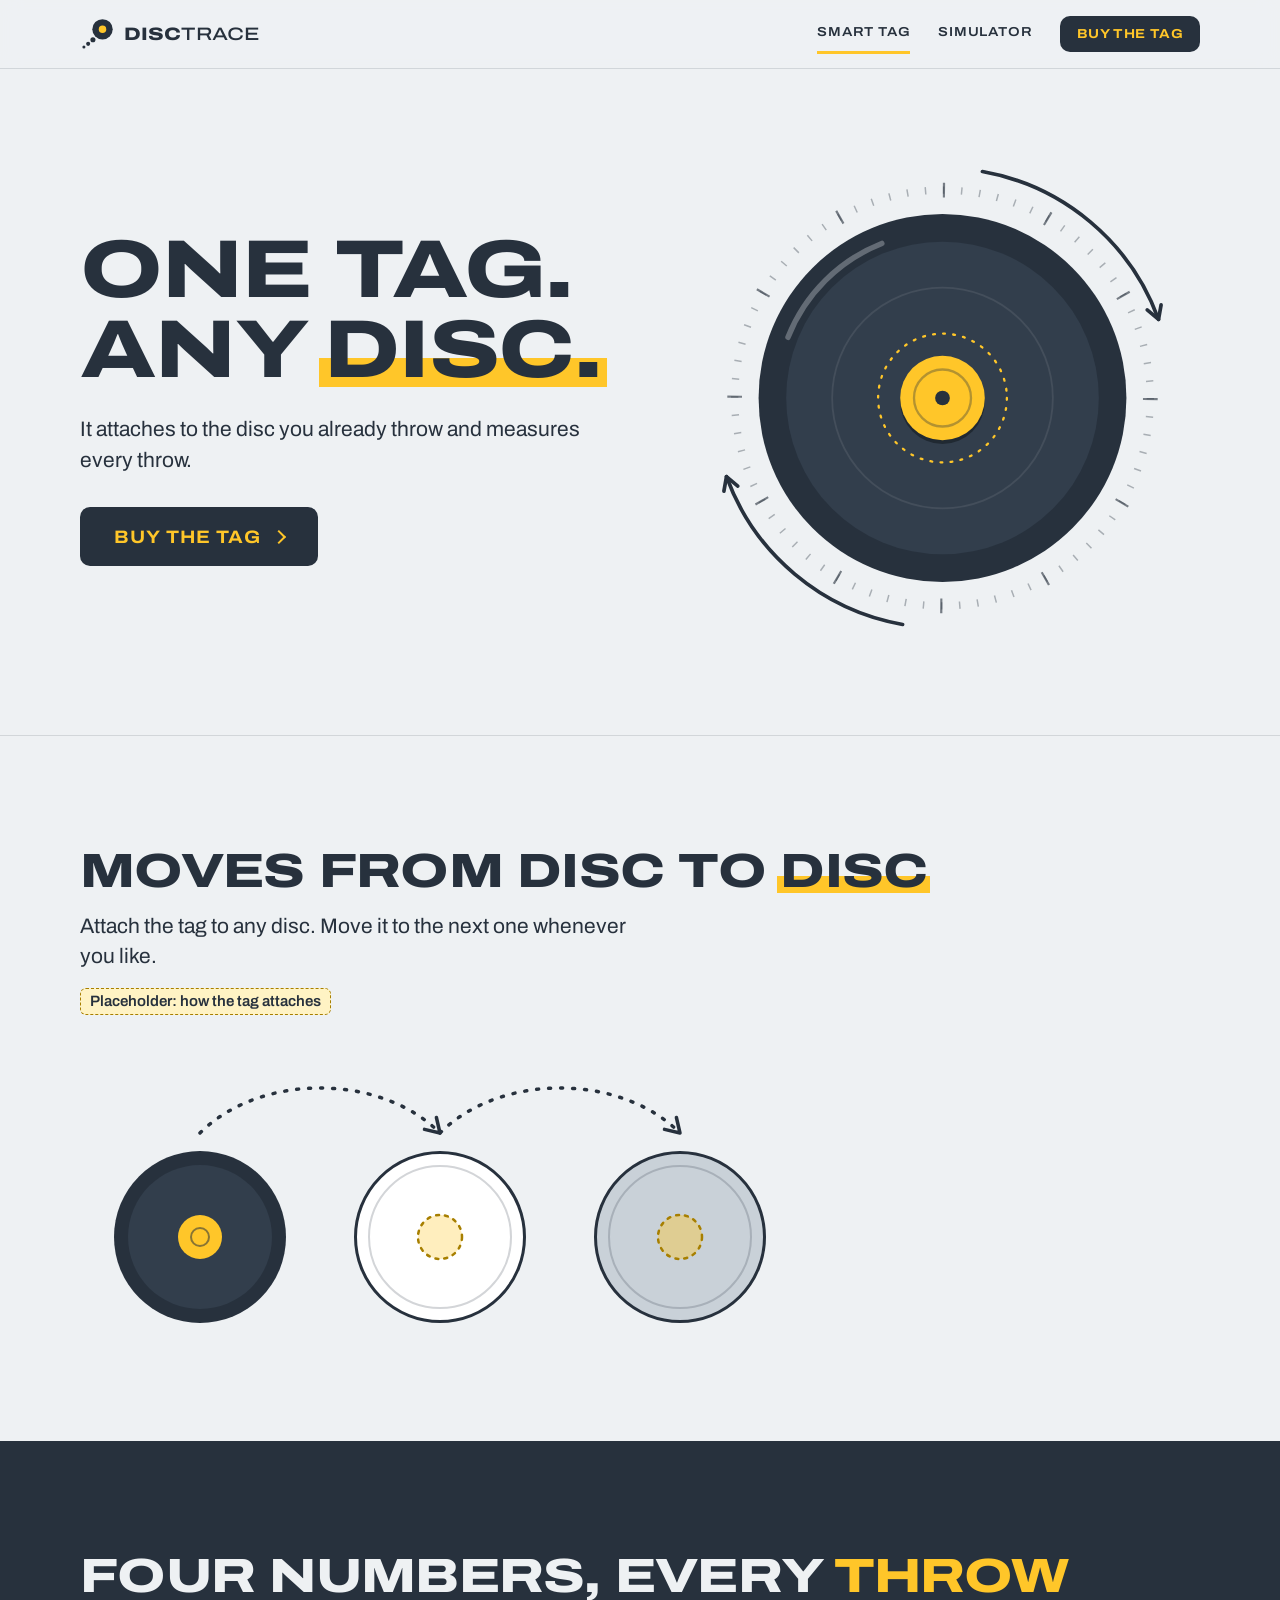
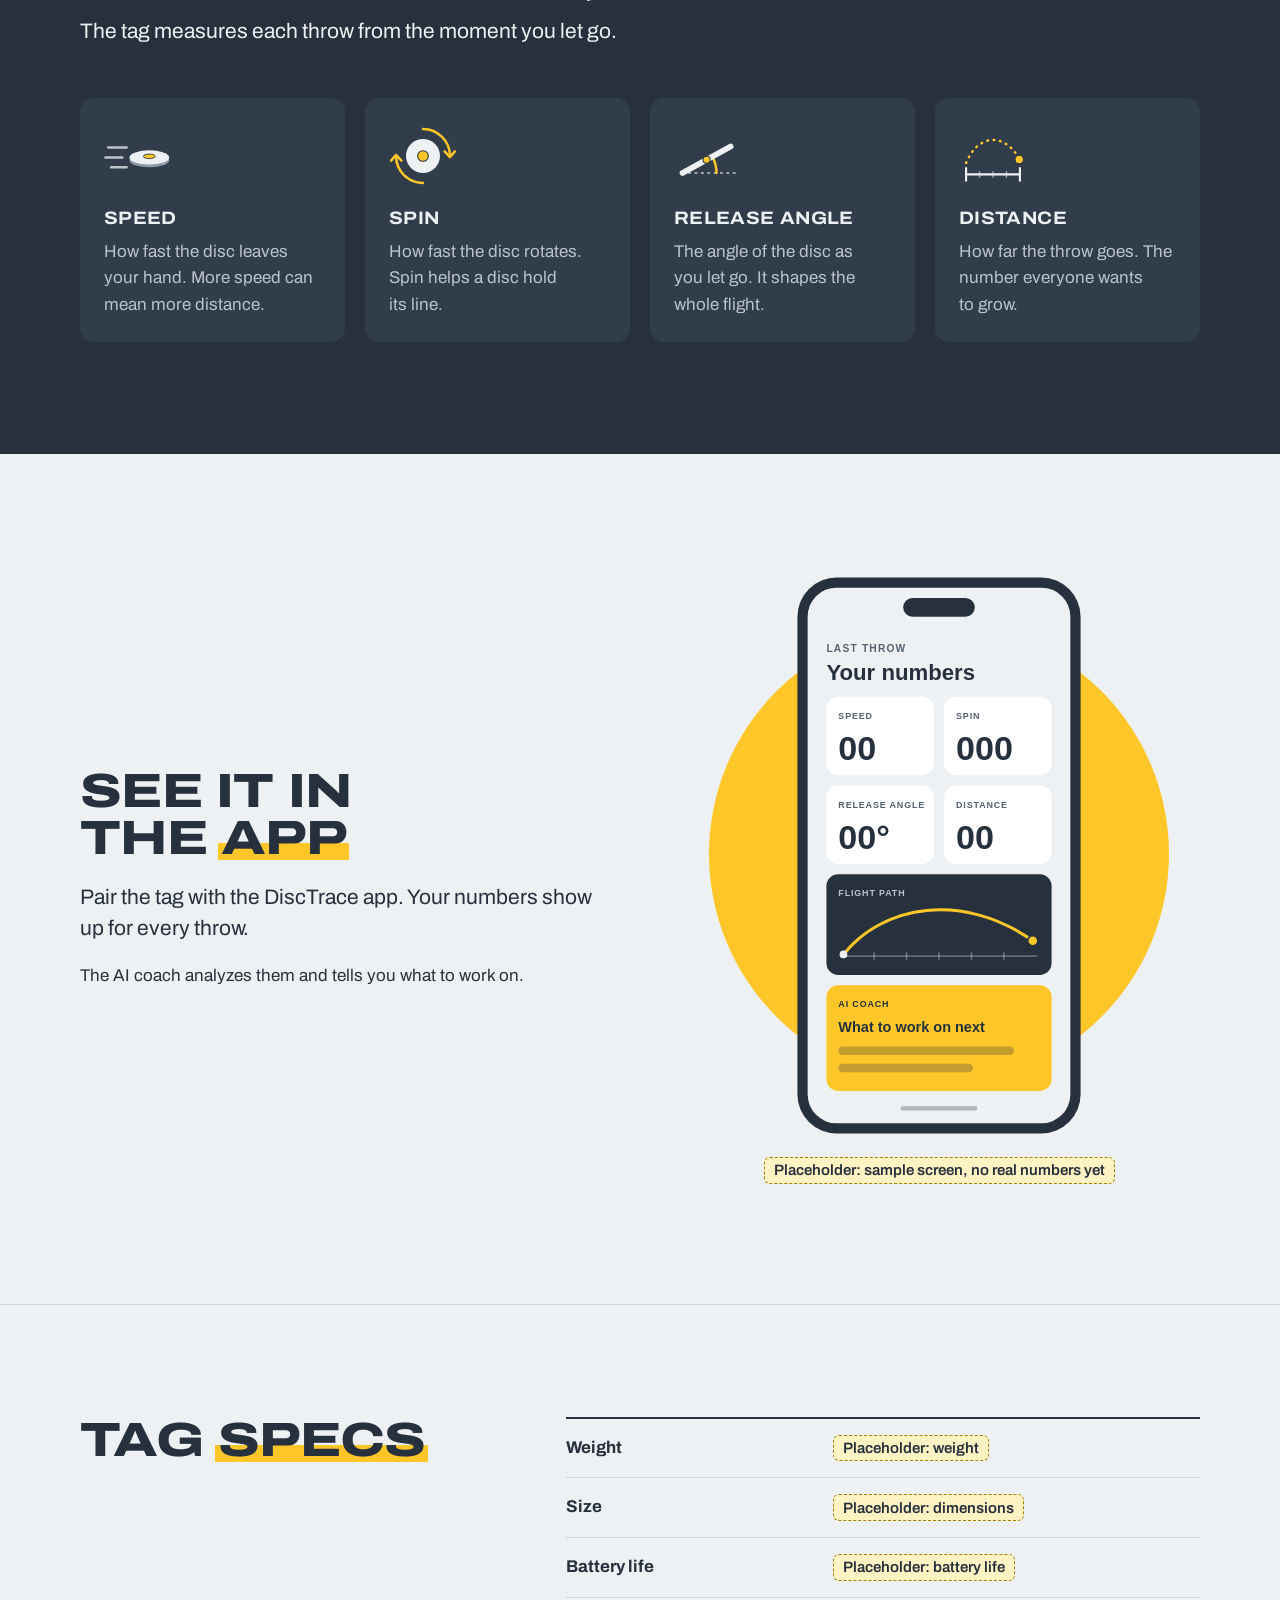
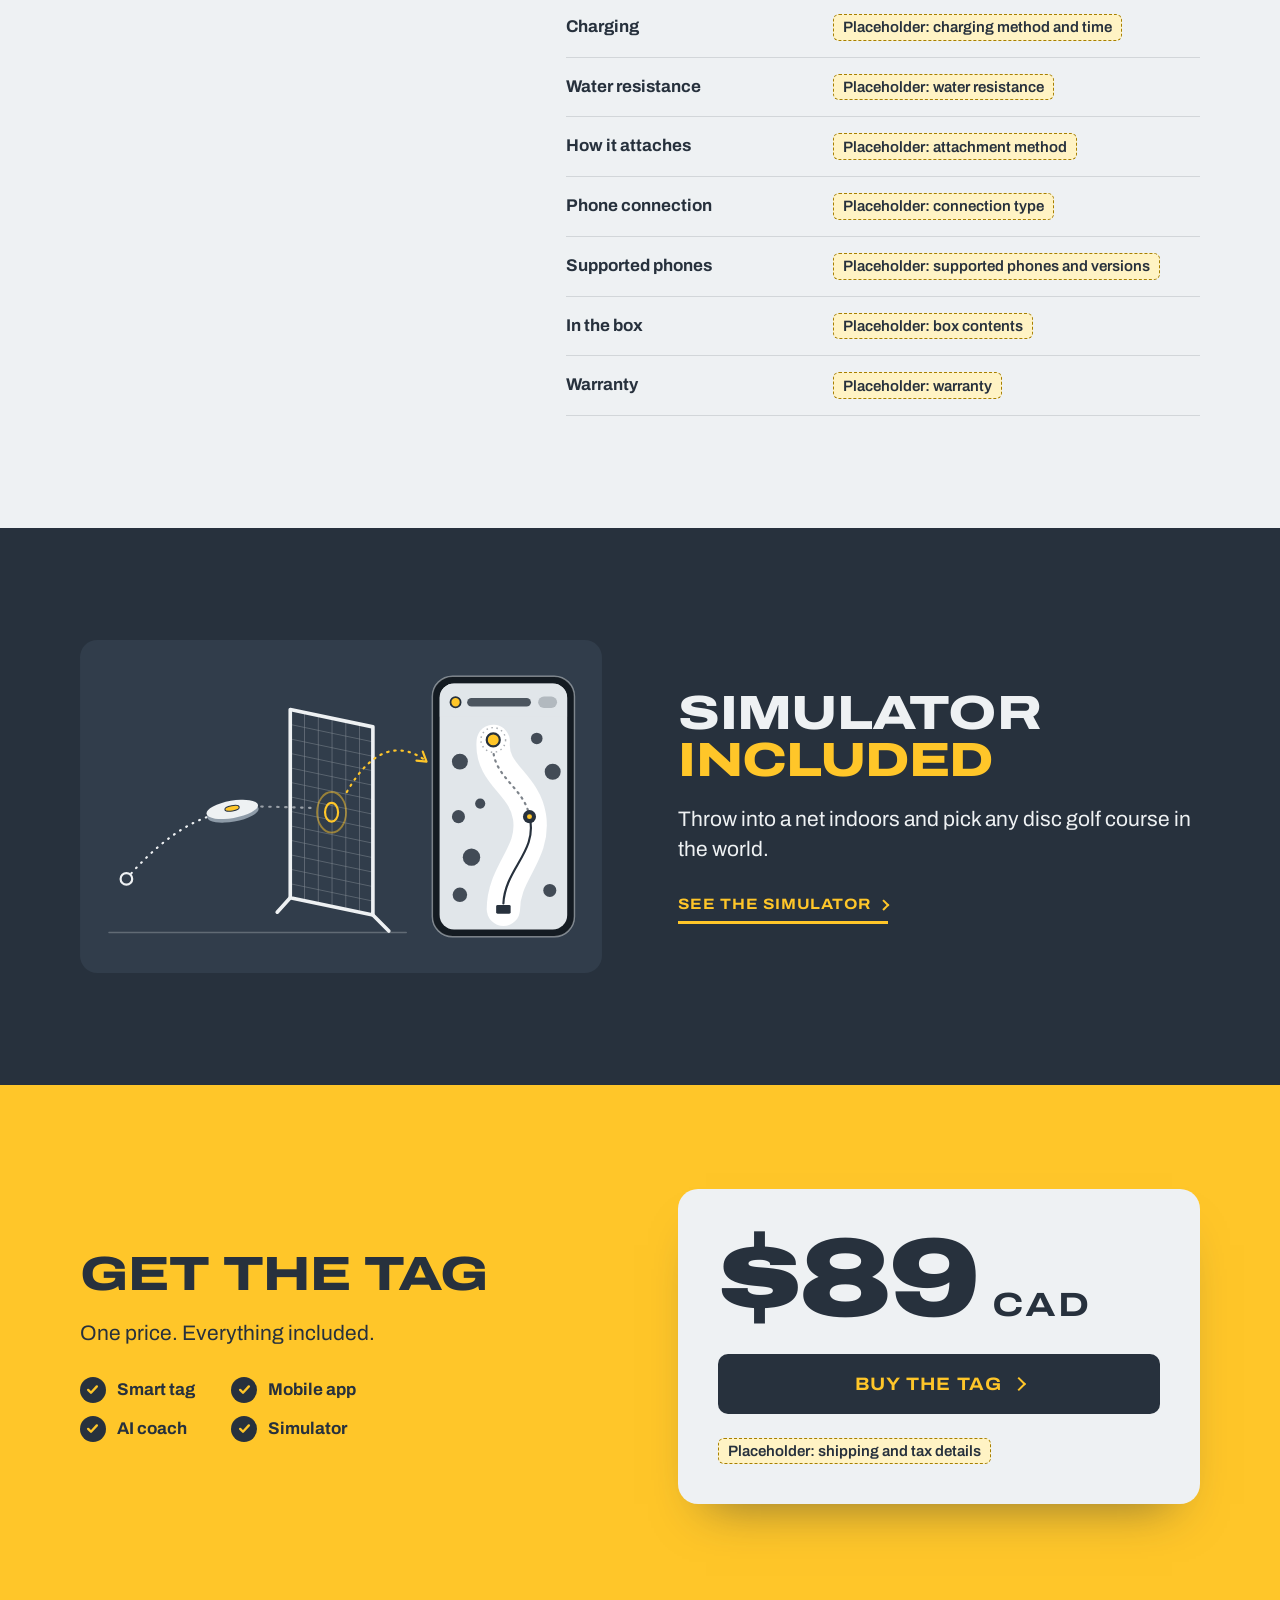
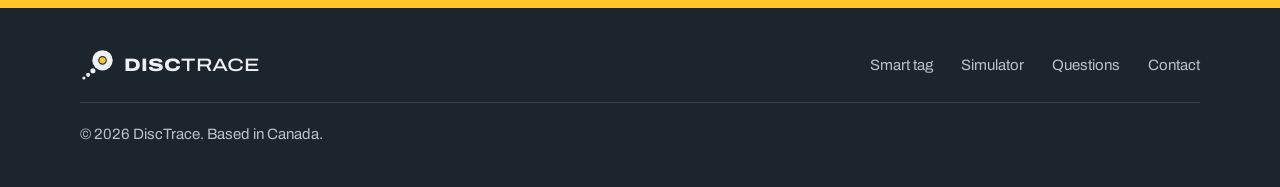
==== smart-tag.html @ f280b367 "Add DiscTrace website Static site: homepage, smart tag page and simulator page, with a shared styles" ====
<!doctype html>
<html lang="en-CA">
<head>
  <meta charset="utf-8">
  <meta name="viewport" content="width=device-width, initial-scale=1">
  <title>The smart tag | DiscTrace</title>
  <meta name="description" content="The DiscTrace smart tag attaches to any disc, moves from disc to disc, and measures speed, spin, release angle and distance for every throw. $89 CAD.">
  <meta property="og:title" content="The smart tag | DiscTrace">
  <meta property="og:description" content="One tag for any disc. It measures every throw. $89 CAD.">
  <meta property="og:type" content="website">
  <meta name="theme-color" content="#EEF1F3">
  <link rel="icon" href="assets/favicon.svg" type="image/svg+xml">
  <link rel="preconnect" href="https://fonts.googleapis.com">
  <link rel="preconnect" href="https://fonts.gstatic.com" crossorigin>
  <link href="https://fonts.googleapis.com/css2?family=Archivo:wdth,wght@62..125,100..900&display=swap" rel="stylesheet">
  <link rel="stylesheet" href="styles.css">
</head>
<body>
  <a class="skip" href="#main">Skip to content</a>

  <header class="site-header">
    <div class="wrap header-row">
      <a class="logo" href="index.html" aria-label="DiscTrace home">
        <img src="assets/logo-mark.svg" width="34" height="34" alt="">
        <span class="logo-word">Disc<span>Trace</span></span>
      </a>
      <nav class="nav" aria-label="Main">
        <a href="smart-tag.html" aria-current="page">Smart tag</a>
        <a href="simulator.html">Simulator</a>
      </nav>
      <a class="btn btn--sm" href="#buy">Buy the tag</a>
    </div>
  </header>

  <main id="main">

    <!-- Top of page -->
    <section class="hero">
      <div class="wrap hero-grid">
        <div class="hero-copy">
          <h1>One tag.<br>Any <span class="hl">disc.</span></h1>
          <p class="lead">It attaches to the disc you already throw and measures every throw.</p>
          <a class="btn btn--lg" href="#buy">Buy the tag</a>
        </div>
        <div class="hero-art">
          <img src="assets/tag-disc.svg" width="560" height="524" alt="A disc seen from above with the yellow DiscTrace tag at its centre.">
        </div>
      </div>
    </section>

    <!-- Moves from disc to disc -->
    <section class="section section--ruled" id="any-disc">
      <div class="wrap">
        <div class="section-head">
          <h2>Moves from disc to <span class="hl">disc</span></h2>
          <p class="lead">Attach the tag to any disc. Move it to the next one whenever you like.</p>
          <p><span class="ph">Placeholder: how the tag attaches</span></p>
        </div>
        <img src="assets/tag-swap.svg" width="720" height="262" alt="One tag moving from a first disc to a second and a third.">
      </div>
    </section>

    <!-- What it measures -->
    <section class="section section--dark" id="measures">
      <div class="wrap">
        <div class="section-head">
          <h2>Four numbers, every <span class="hl">throw</span></h2>
          <p class="lead">The tag measures each throw from the moment you let go.</p>
        </div>
        <ul class="metrics">
          <li class="metric">
            <img src="assets/metric-speed.svg" width="96" height="96" alt="">
            <h3>Speed</h3>
            <p>How fast the disc leaves your hand. More speed can mean more distance.</p>
          </li>
          <li class="metric">
            <img src="assets/metric-spin.svg" width="96" height="96" alt="">
            <h3>Spin</h3>
            <p>How fast the disc rotates. Spin helps a disc hold its line.</p>
          </li>
          <li class="metric">
            <img src="assets/metric-angle.svg" width="96" height="96" alt="">
            <h3>Release angle</h3>
            <p>The angle of the disc as you let go. It shapes the whole flight.</p>
          </li>
          <li class="metric">
            <img src="assets/metric-distance.svg" width="96" height="96" alt="">
            <h3>Distance</h3>
            <p>How far the throw goes. The number everyone wants to grow.</p>
          </li>
        </ul>
      </div>
    </section>

    <!-- The app and AI coach -->
    <section class="section" id="app">
      <div class="wrap split">
        <div class="split-copy">
          <h2>See it in the <span class="hl">app</span></h2>
          <p class="lead">Pair the tag with the DiscTrace app. Your numbers show up for every throw.</p>
          <p>The AI coach analyzes them and tells you what to work on.</p>
        </div>
        <figure class="phone-art">
          <img src="assets/app-stats.svg" width="340" height="660" alt="The DiscTrace app showing speed, spin, release angle and distance for a throw, with the flight path and an AI coach card below.">
          <figcaption><span class="ph">Placeholder: sample screen, no real numbers yet</span></figcaption>
        </figure>
      </div>
    </section>

    <!-- Specs: every value is a placeholder until real numbers are ready -->
    <section class="section section--ruled" id="specs">
      <div class="wrap duo">
        <h2>Tag <span class="hl">specs</span></h2>
        <table class="specs">
          <tbody>
            <tr><th scope="row">Weight</th><td><span class="ph">Placeholder: weight</span></td></tr>
            <tr><th scope="row">Size</th><td><span class="ph">Placeholder: dimensions</span></td></tr>
            <tr><th scope="row">Battery life</th><td><span class="ph">Placeholder: battery life</span></td></tr>
            <tr><th scope="row">Charging</th><td><span class="ph">Placeholder: charging method and time</span></td></tr>
            <tr><th scope="row">Water resistance</th><td><span class="ph">Placeholder: water resistance</span></td></tr>
            <tr><th scope="row">How it attaches</th><td><span class="ph">Placeholder: attachment method</span></td></tr>
            <tr><th scope="row">Phone connection</th><td><span class="ph">Placeholder: connection type</span></td></tr>
            <tr><th scope="row">Supported phones</th><td><span class="ph">Placeholder: supported phones and versions</span></td></tr>
            <tr><th scope="row">In the box</th><td><span class="ph">Placeholder: box contents</span></td></tr>
            <tr><th scope="row">Warranty</th><td><span class="ph">Placeholder: warranty</span></td></tr>
          </tbody>
        </table>
      </div>
    </section>

    <!-- Simulator -->
    <section class="section section--dark" id="simulator">
      <div class="wrap split split--flip">
        <div class="split-copy">
          <h2>Simulator <span class="hl">included</span></h2>
          <p class="lead">Throw into a net indoors and pick any disc golf course in the world.</p>
          <a class="more" href="simulator.html">See the simulator</a>
        </div>
        <div class="split-art">
          <img src="assets/simulator.svg" width="720" height="460" alt="A disc thrown into an indoor net, with the throw continuing along a virtual hole on a phone screen.">
        </div>
      </div>
    </section>

    <!-- Price and buy -->
    <section class="buy" id="buy">
      <div class="wrap buy-grid">
        <div class="buy-copy">
          <h2>Get the tag</h2>
          <p class="lead">One price. Everything included.</p>
          <ul class="includes">
            <li>Smart tag</li>
            <li>Mobile app</li>
            <li>AI coach</li>
            <li>Simulator</li>
          </ul>
        </div>
        <div class="buy-card">
          <p class="price">$89 <small>CAD</small></p>
          <!-- CHECKOUT LINK: replace #CHECKOUT-LINK below with your real checkout address -->
          <a class="btn btn--lg btn--block" href="#CHECKOUT-LINK">Buy the tag</a>
          <p><span class="ph">Placeholder: shipping and tax details</span></p>
        </div>
      </div>
    </section>

  </main>

  <footer class="site-footer">
    <div class="wrap footer-row">
      <a class="logo" href="index.html" aria-label="DiscTrace home">
        <img src="assets/logo-mark-light.svg" width="34" height="34" alt="">
        <span class="logo-word">Disc<span>Trace</span></span>
      </a>
      <nav class="footer-nav" aria-label="Footer">
        <a href="smart-tag.html">Smart tag</a>
        <a href="simulator.html">Simulator</a>
        <a href="index.html#questions">Questions</a>
        <a href="index.html#contact">Contact</a>
      </nav>
      <p class="footer-note">© 2026 DiscTrace. Based in Canada.</p>
    </div>
  </footer>
</body>
</html>
---- styles.css ----
/* ==========================================================================
   DiscTrace: shared styles for every page
   Colours: cool white #EEF1F3, steel grey #27313D, basket yellow #FFC629
   ========================================================================== */

:root {
  --cool: #EEF1F3;
  --steel: #27313D;
  --yellow: #FFC629;

  --steel-deep: #1C242D;   /* footer, button hover */
  --steel-soft: #313D4B;   /* cards on dark sections */
  --muted: #55616F;        /* quiet text on light */
  --mist: #B9C3CD;         /* quiet text on dark */
  --paper: #FFFFFF;        /* cards on light sections */
  --line: rgba(39, 49, 61, .14);

  --font: "Archivo", system-ui, -apple-system, "Segoe UI", Roboto, Helvetica, Arial, sans-serif;
  --wrap: 1120px;
  --gutter: clamp(1rem, 4vw, 2rem);
  --radius: 14px;
}

/* ---------- Base ---------- */

*, *::before, *::after { box-sizing: border-box; }

html {
  scroll-behavior: smooth;
  -webkit-text-size-adjust: 100%;
}

body {
  margin: 0;
  background: var(--cool);
  color: var(--steel);
  font-family: var(--font);
  font-size: 1.0625rem;
  line-height: 1.55;
  -webkit-font-smoothing: antialiased;
}

img { display: block; max-width: 100%; height: auto; }
h1, h2, h3, p, ul, ol, figure { margin: 0; }
ul, ol { padding: 0; list-style: none; }
a { color: inherit; }
[id] { scroll-margin-top: 110px; }
::selection { background: var(--yellow); color: var(--steel); }

.wrap {
  width: min(calc(100% - var(--gutter) * 2), var(--wrap));
  margin-inline: auto;
}

.skip {
  position: absolute;
  left: 1rem;
  top: -4rem;
  z-index: 20;
  background: var(--steel);
  color: var(--yellow);
  padding: .75rem 1rem;
  border-radius: 8px;
  font-weight: 700;
}
.skip:focus { top: 1rem; }

/* ---------- Type ---------- */

h1, h2 {
  font-weight: 800;
  font-stretch: 125%;
  text-transform: uppercase;
  letter-spacing: -.015em;
  line-height: .98;
  text-wrap: balance;
}
h1 { font-size: clamp(2.5rem, 6.4vw, 5.25rem); }
h2 { font-size: clamp(1.75rem, 4.2vw, 3rem); }
h3 {
  font-size: 1.125rem;
  font-weight: 700;
  font-stretch: 112%;
  text-transform: uppercase;
  letter-spacing: .02em;
  line-height: 1.2;
}

p { max-width: 34em; text-wrap: pretty; }
.lead {
  font-size: clamp(1.125rem, 1.7vw, 1.3125rem);
  line-height: 1.45;
  max-width: 28em;
}

/* Yellow marker under one word of a headline */
.hl {
  background: linear-gradient(transparent 60%, var(--yellow) 60% 92%, transparent 92%);
  padding-inline: .06em;
  margin-inline: -.06em;
  -webkit-box-decoration-break: clone;
  box-decoration-break: clone;
}
.section--dark .hl {
  background: none;
  padding: 0;
  margin: 0;
  color: var(--yellow);
}

/* Clearly marked placeholder: search the files for "Placeholder:" to find them all */
.ph {
  display: inline-block;
  padding: .15em .6em;
  border: 1.5px dashed #A77F00;
  border-radius: 6px;
  background: #FFF3C4;
  color: var(--steel);
  font-size: .9375rem;
  font-weight: 600;
  line-height: 1.35;
}

/* ---------- Buttons and links ---------- */

.btn {
  display: inline-flex;
  align-items: center;
  justify-content: center;
  gap: .7em;
  background: var(--steel);
  color: var(--yellow);
  border-radius: 10px;
  padding: 1.05em 1.7em;
  font-size: 1rem;
  font-weight: 700;
  font-stretch: 112%;
  letter-spacing: .05em;
  line-height: 1;
  text-transform: uppercase;
  text-decoration: none;
  transition: transform .15s ease, background-color .15s ease, box-shadow .15s ease;
}
.btn::after {
  content: "";
  width: .55em;
  height: .55em;
  border-top: .16em solid currentColor;
  border-right: .16em solid currentColor;
  transform: rotate(45deg);
  transition: transform .15s ease;
}
.btn:hover {
  background: var(--steel-deep);
  transform: translateY(-2px);
  box-shadow: 0 12px 24px -12px rgba(39, 49, 61, .7);
}
.btn:hover::after { transform: translateX(3px) rotate(45deg); }
.btn:focus-visible { outline: 3px solid var(--steel); outline-offset: 3px; }

.btn--sm { font-size: .8125rem; padding: .9em 1.25em; }
.btn--sm::after { display: none; }
.btn--lg { font-size: 1.125rem; padding: 1.15em 1.9em; }
.btn--block { width: 100%; }

.more {
  display: inline-flex;
  align-items: center;
  gap: .6em;
  padding-bottom: .3em;
  border-bottom: 3px solid var(--yellow);
  font-size: .9375rem;
  font-weight: 700;
  font-stretch: 112%;
  letter-spacing: .05em;
  text-transform: uppercase;
  text-decoration: none;
}
.more::after {
  content: "";
  width: .5em;
  height: .5em;
  border-top: .16em solid currentColor;
  border-right: .16em solid currentColor;
  transform: rotate(45deg);
  transition: transform .15s ease;
}
.more:hover::after { transform: translateX(3px) rotate(45deg); }
.more:focus-visible,
.nav a:focus-visible,
.logo:focus-visible,
.site-footer a:focus-visible,
.contact-link:focus-visible { outline: 3px solid currentColor; outline-offset: 4px; border-radius: 4px; }
.section--dark .more { color: var(--yellow); }

/* ---------- Header ---------- */

.site-header {
  position: sticky;
  top: 0;
  z-index: 10;
  background: rgba(238, 241, 243, .92);
  -webkit-backdrop-filter: saturate(1.4) blur(10px);
  backdrop-filter: saturate(1.4) blur(10px);
  border-bottom: 1px solid var(--line);
}
.header-row {
  display: flex;
  align-items: center;
  gap: 1.75rem;
  min-height: 68px;
}
.logo {
  display: inline-flex;
  align-items: center;
  gap: .6rem;
  margin-right: auto;
  text-decoration: none;
}
.logo img { width: 34px; height: 34px; }
.logo-word {
  font-size: 1.125rem;
  font-weight: 800;
  font-stretch: 125%;
  letter-spacing: .01em;
  line-height: 1;
  text-transform: uppercase;
}
.logo-word span { font-weight: 500; }

.nav { display: flex; gap: 1.75rem; }
.nav a {
  padding: .5rem 0;
  border-bottom: 3px solid transparent;
  font-size: .8125rem;
  font-weight: 600;
  font-stretch: 112%;
  letter-spacing: .06em;
  text-transform: uppercase;
  text-decoration: none;
}
.nav a:hover { border-bottom-color: var(--line); }
.nav a[aria-current="page"] { border-bottom-color: var(--yellow); }

/* ---------- Page top (hero) ---------- */

.hero {
  padding-block: clamp(2.5rem, 7vw, 5.5rem) clamp(3rem, 8vw, 6rem);
  overflow: hidden;
}
.hero-grid {
  display: grid;
  grid-template-columns: minmax(0, 1.05fr) minmax(0, 1fr);
  gap: clamp(2rem, 5vw, 4rem);
  align-items: center;
}
.hero-copy { display: grid; gap: 1.5rem; justify-items: start; }
.hero-copy .btn { margin-top: .5rem; }
.hero-art img { width: 100%; }

/* ---------- Sections ---------- */

.section { padding-block: clamp(3.5rem, 9vw, 7rem); }
.section--ruled { border-top: 1px solid var(--line); }
.section--dark { background: var(--steel); color: var(--cool); }
.section--dark p { color: var(--mist); }
.section--dark .lead { color: var(--cool); }

.section-head {
  display: grid;
  gap: 1rem;
  margin-bottom: clamp(2rem, 5vw, 3.25rem);
}
.section-foot { margin-top: 2.5rem; max-width: none; }

/* Two columns: words beside a graphic */
.split {
  display: grid;
  grid-template-columns: repeat(2, minmax(0, 1fr));
  gap: clamp(2rem, 6vw, 5rem);
  align-items: center;
}
.split-copy { display: grid; gap: 1.25rem; justify-items: start; }
.split-copy .more { margin-top: .5rem; }
.split--flip .split-art { order: -1; }
.split-art img { width: 100%; }

/* Two columns: headline beside text */
.duo {
  display: grid;
  grid-template-columns: minmax(0, .8fr) minmax(0, 1.2fr);
  gap: clamp(1.5rem, 5vw, 4rem);
  align-items: start;
}
.stack { display: grid; gap: 1rem; justify-items: start; }

/* ---------- Steps (attach, throw, improve) ---------- */

.steps {
  display: grid;
  grid-template-columns: repeat(3, minmax(0, 1fr));
  gap: 1.25rem;
}
.step {
  display: grid;
  gap: .6rem;
  align-content: start;
  padding: 1.5rem 1.75rem 1.75rem;
  background: var(--paper);
  border: 1px solid var(--line);
  border-radius: var(--radius);
}
.step-top {
  display: flex;
  align-items: flex-start;
  justify-content: space-between;
  margin-bottom: .5rem;
}
.step-top img { width: 96px; height: 96px; }
.step-num {
  display: grid;
  place-items: center;
  width: 44px;
  height: 44px;
  border-radius: 50%;
  background: var(--steel);
  color: var(--yellow);
  font-size: 1.125rem;
  font-weight: 800;
  font-stretch: 125%;
}

/* ---------- What the tag measures ---------- */

.metrics {
  display: grid;
  grid-template-columns: repeat(4, minmax(0, 1fr));
  gap: 1.25rem;
}
.metric {
  display: grid;
  gap: .6rem;
  align-content: start;
  padding: 1.5rem;
  background: var(--steel-soft);
  border-radius: var(--radius);
}
.metric img { width: 68px; height: 68px; margin-bottom: .5rem; }
.metric h3 { color: var(--cool); }

/* ---------- App screen graphic ---------- */

.phone-art {
  position: relative;
  display: grid;
  justify-items: center;
  gap: 1.25rem;
  padding-block: .5rem;
}
.phone-art::before {
  content: "";
  position: absolute;
  top: 46%;
  left: 50%;
  width: min(96%, 460px);
  aspect-ratio: 1;
  border-radius: 50%;
  background: var(--yellow);
  transform: translate(-50%, -50%);
}
.phone-art img { position: relative; width: min(68%, 290px); }
.phone-art figcaption { position: relative; text-align: center; }

/* ---------- Simple cards ---------- */

.cards {
  display: grid;
  grid-template-columns: repeat(3, minmax(0, 1fr));
  gap: 1.25rem;
}
.card {
  display: grid;
  gap: .6rem;
  align-content: start;
  justify-items: start;
  padding: 1.5rem 1.75rem 1.75rem;
  background: var(--paper);
  border: 1px solid var(--line);
  border-radius: var(--radius);
}

/* ---------- Specs table ---------- */

.specs {
  width: 100%;
  border-collapse: collapse;
  border-top: 2px solid var(--steel);
}
.specs th, .specs td {
  padding: 1rem 0;
  border-bottom: 1px solid var(--line);
  text-align: left;
  vertical-align: top;
}
.specs th { width: 42%; padding-right: 1rem; font-weight: 700; }

/* ---------- Price and buy ---------- */

.buy {
  background: var(--yellow);
  padding-block: clamp(3.5rem, 9vw, 6.5rem);
}
.buy-grid {
  display: grid;
  grid-template-columns: repeat(2, minmax(0, 1fr));
  gap: clamp(2rem, 6vw, 5rem);
  align-items: center;
}
.buy-copy { display: grid; gap: 1.25rem; }
.includes {
  display: grid;
  grid-template-columns: repeat(2, minmax(0, max-content));
  gap: .8rem 2.25rem;
  margin-top: .5rem;
}
.includes li {
  display: flex;
  align-items: center;
  gap: .7rem;
  font-weight: 700;
}
.includes li::before {
  content: "";
  flex: none;
  width: 26px;
  height: 26px;
  border-radius: 50%;
  background: var(--steel) url("data:image/svg+xml,%3Csvg xmlns='http://www.w3.org/2000/svg' viewBox='0 0 24 24'%3E%3Cpath d='M6.5 12.5l3.6 3.6 7.4-8' fill='none' stroke='%23FFC629' stroke-width='3' stroke-linecap='round' stroke-linejoin='round'/%3E%3C/svg%3E") center / 74% no-repeat;
}
.buy-card {
  display: grid;
  gap: 1.5rem;
  padding: clamp(1.5rem, 4vw, 2.5rem);
  background: var(--cool);
  border-radius: 20px;
  box-shadow: 0 28px 48px -28px rgba(39, 49, 61, .55);
}
.price {
  display: flex;
  align-items: baseline;
  gap: .14em;
  max-width: none;
  font-size: clamp(4rem, 11vw, 7rem);
  font-weight: 900;
  font-stretch: 125%;
  letter-spacing: -.03em;
  line-height: .9;
}
.price small { font-size: .3em; font-weight: 700; letter-spacing: .04em; }

/* ---------- Questions ---------- */

.faq { border-top: 2px solid var(--steel); }
.faq details { border-bottom: 1px solid var(--line); }
.faq summary {
  display: flex;
  align-items: center;
  justify-content: space-between;
  gap: 1rem;
  padding: 1.2rem 0;
  font-size: 1.125rem;
  font-weight: 700;
  line-height: 1.3;
  list-style: none;
  cursor: pointer;
}
.faq summary::-webkit-details-marker { display: none; }
.faq summary::after {
  content: "";
  flex: none;
  width: 30px;
  height: 30px;
  border-radius: 50%;
  background: var(--steel) url("data:image/svg+xml,%3Csvg xmlns='http://www.w3.org/2000/svg' viewBox='0 0 24 24'%3E%3Cpath d='M12 6.5v11M6.5 12h11' fill='none' stroke='%23FFC629' stroke-width='2.6' stroke-linecap='round'/%3E%3C/svg%3E") center / 80% no-repeat;
}
.faq details[open] summary::after {
  background-image: url("data:image/svg+xml,%3Csvg xmlns='http://www.w3.org/2000/svg' viewBox='0 0 24 24'%3E%3Cpath d='M6.5 12h11' fill='none' stroke='%23FFC629' stroke-width='2.6' stroke-linecap='round'/%3E%3C/svg%3E");
}
.faq summary:focus-visible { outline: 3px solid var(--steel); outline-offset: 2px; border-radius: 4px; }
.faq .answer { display: grid; gap: .6rem; justify-items: start; padding: 0 3rem 1.4rem 0; }

/* ---------- Contact and footer ---------- */

.contact-link { display: inline-block; text-decoration: none; }
.contact-link .ph { font-size: 1.0625rem; padding: .5em .9em; }

.site-footer {
  background: var(--steel-deep);
  color: var(--mist);
  padding-block: 2.5rem;
  font-size: .9375rem;
}
.footer-row {
  display: flex;
  flex-wrap: wrap;
  align-items: center;
  gap: 1.25rem 2.5rem;
}
.site-footer .logo { color: var(--cool); }
.footer-nav { display: flex; flex-wrap: wrap; gap: .75rem 1.75rem; }
.footer-nav a { text-decoration: none; }
.footer-nav a:hover { color: var(--yellow); }
.footer-note { width: 100%; max-width: none; padding-top: 1.25rem; border-top: 1px solid rgba(238, 241, 243, .14); }

/* ---------- Smaller screens ---------- */

@media (max-width: 900px) {
  .metrics { grid-template-columns: repeat(2, minmax(0, 1fr)); }
}

@media (max-width: 820px) {
  h1 { font-size: clamp(2.5rem, 10vw, 4.5rem); }
  .hero-grid, .split, .duo, .buy-grid { grid-template-columns: minmax(0, 1fr); }
  .split--flip .split-art { order: 0; }
  .hero-art { max-width: 520px; }
  .steps, .cards { grid-template-columns: minmax(0, 1fr); }
  .faq .answer { padding-right: 0; }
}

@media (max-width: 640px) {
  .header-row { flex-wrap: wrap; gap: 0 1rem; min-height: 0; padding-top: .6rem; }
  .nav { order: 3; width: 100%; gap: 1.5rem; margin-top: .6rem; border-top: 1px solid var(--line); }
  .nav a { padding: .65rem 0 .5rem; }
  .metric { padding: 1.25rem 1rem; }
  .specs th { width: 46%; }
}

@media (prefers-reduced-motion: reduce) {
  html { scroll-behavior: auto; }
  .btn, .btn::after, .more::after { transition: none; }
  .btn:hover { transform: none; }
}
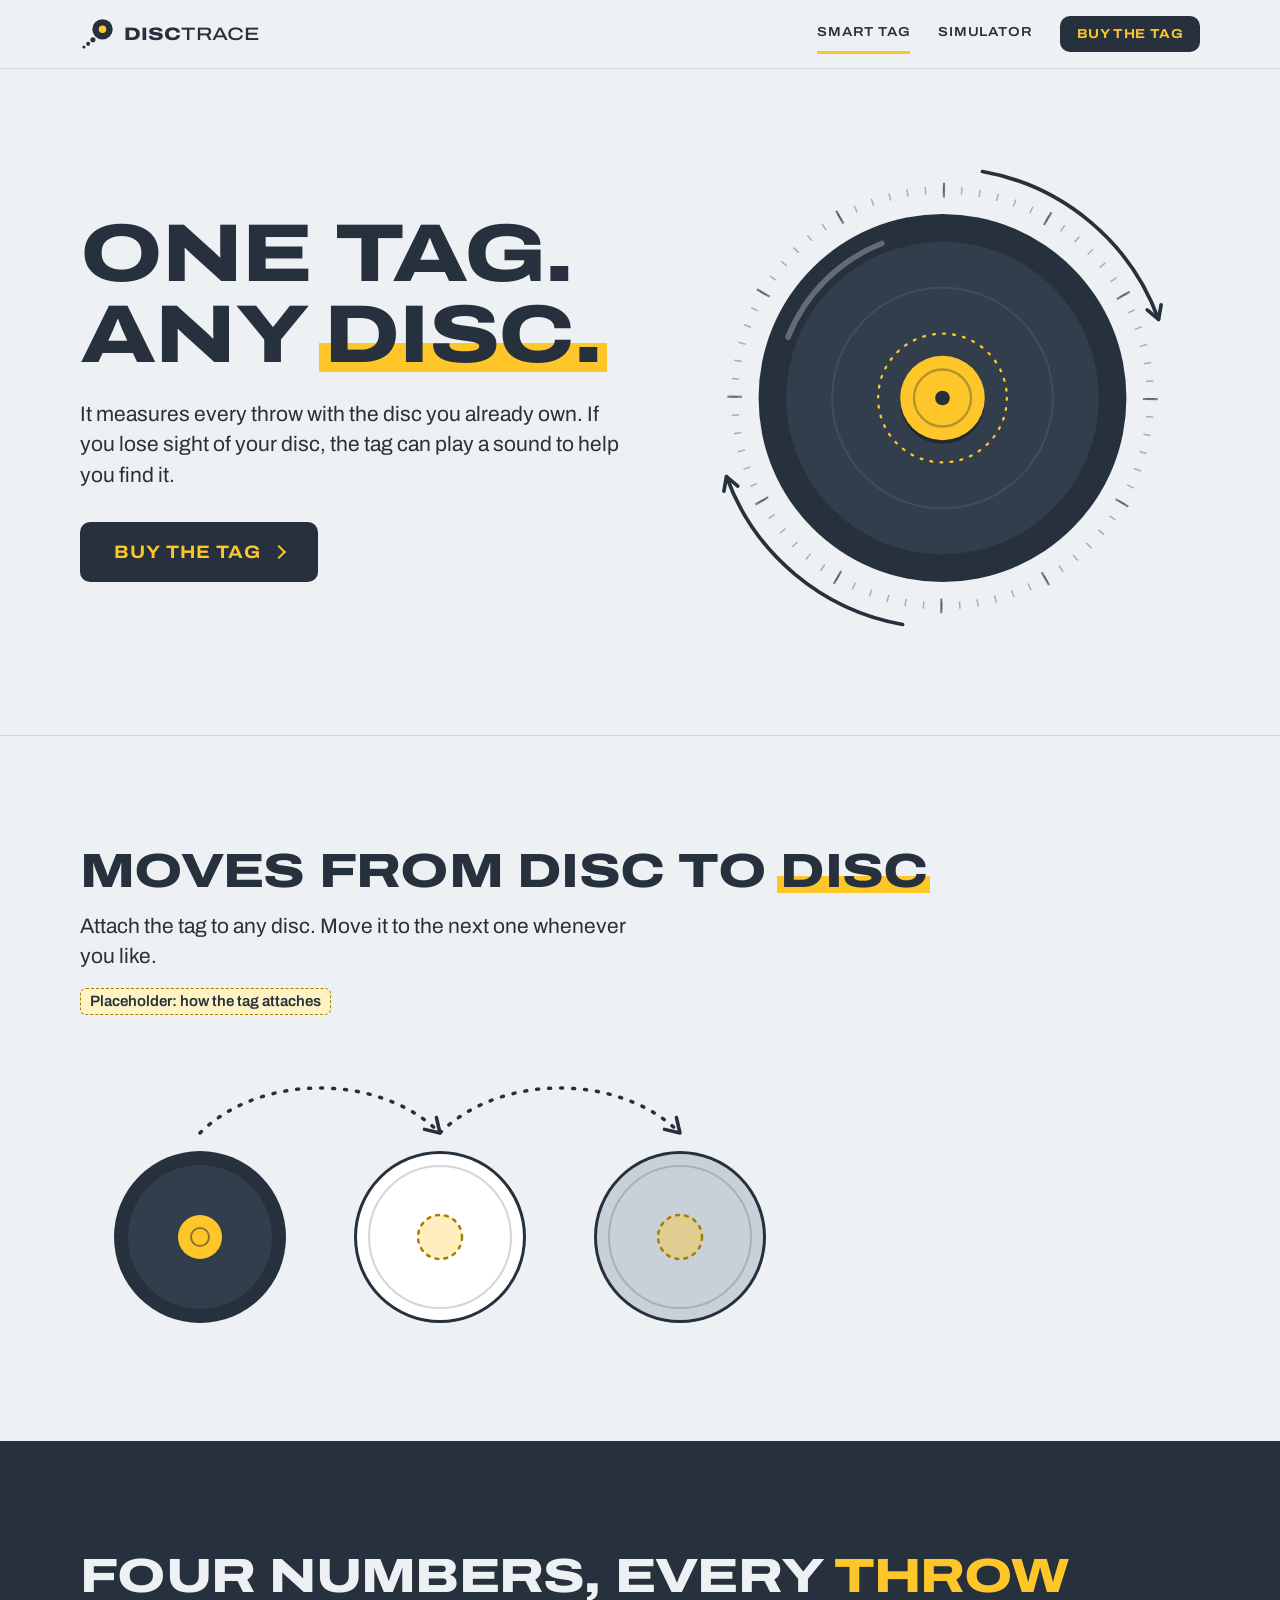
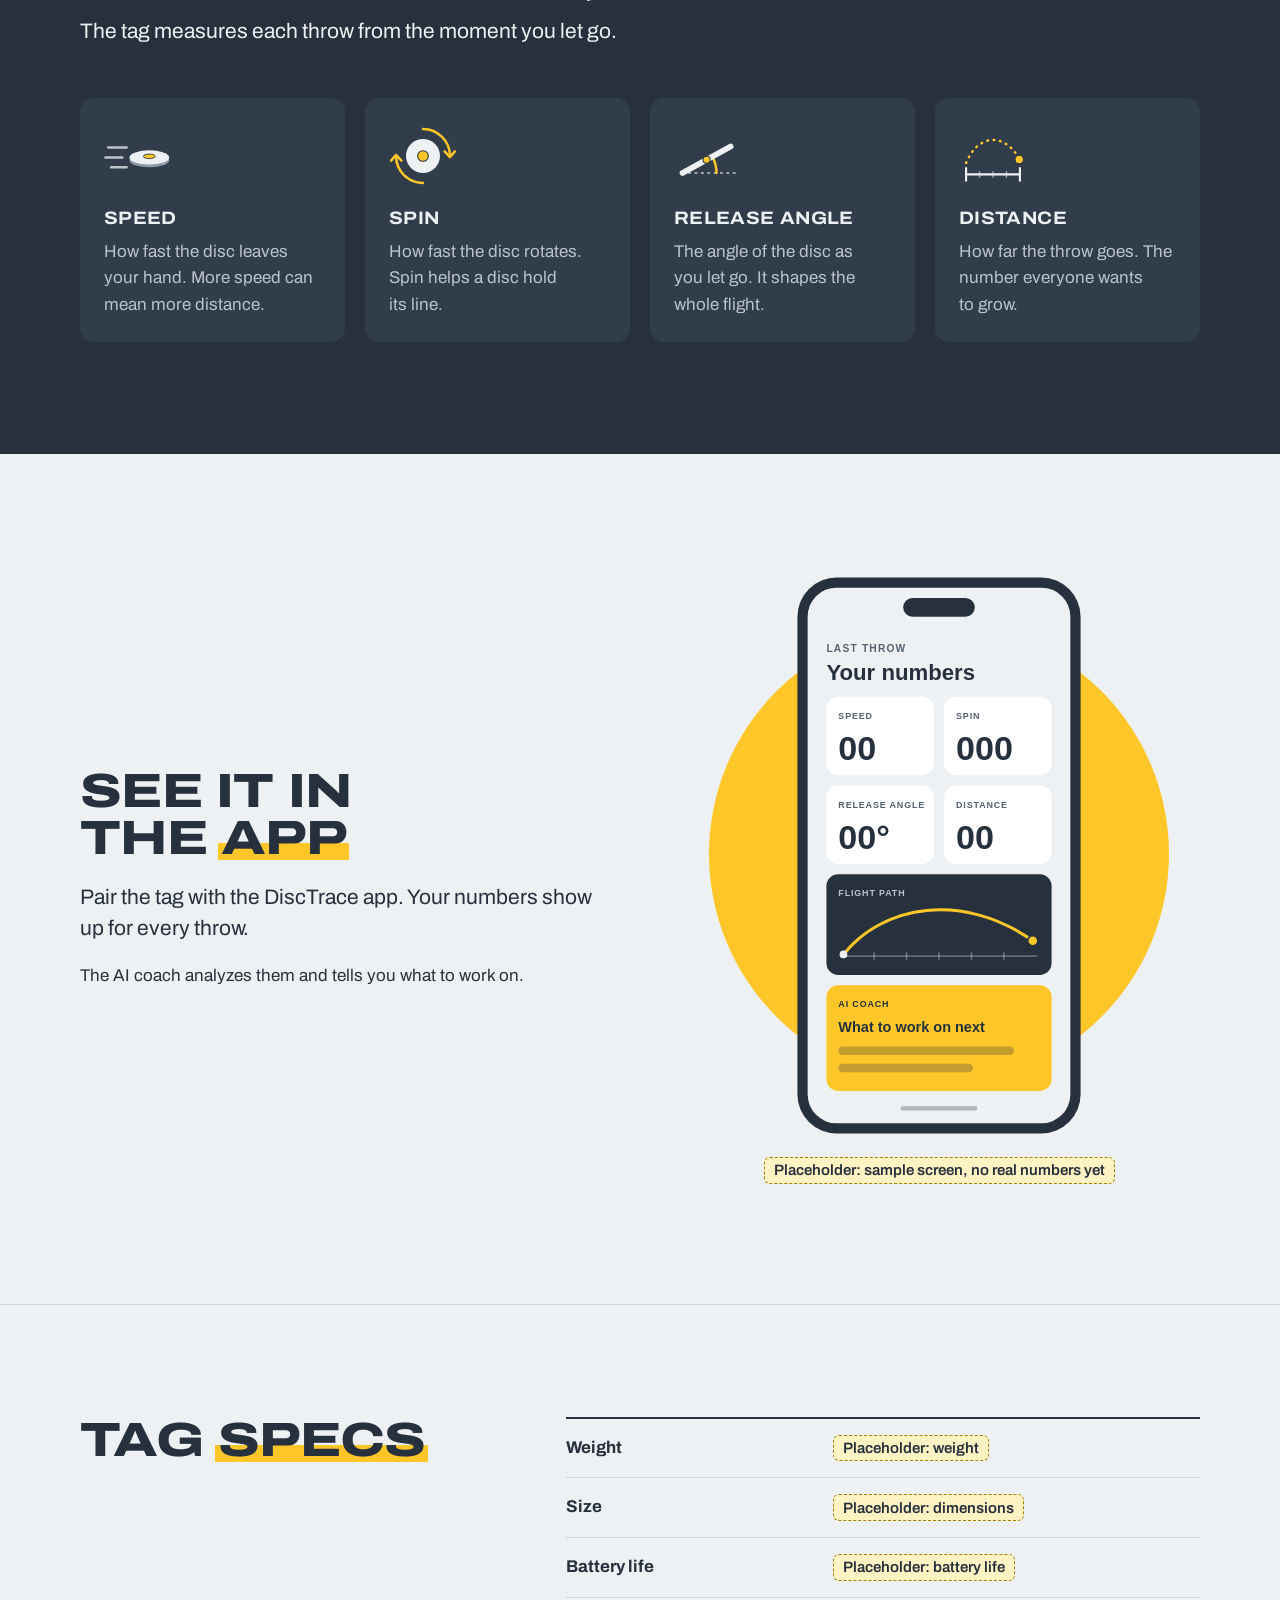
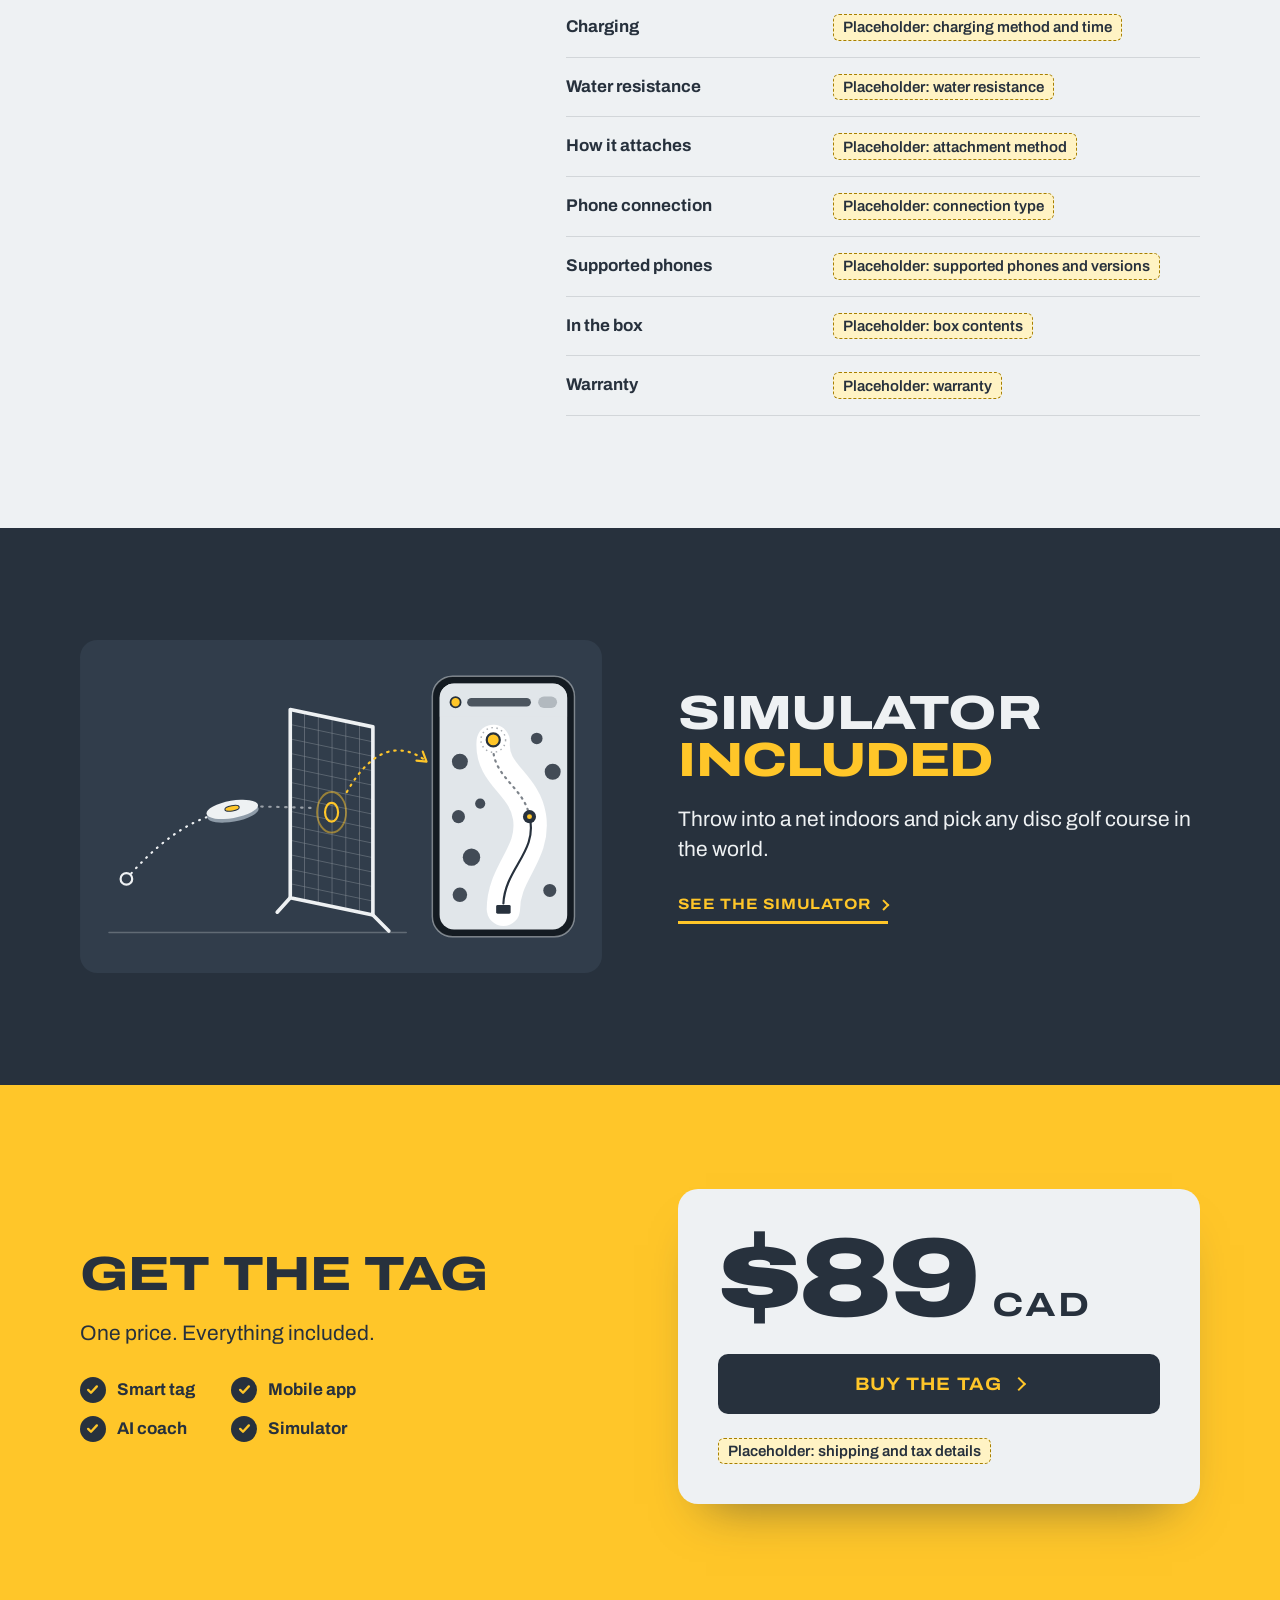
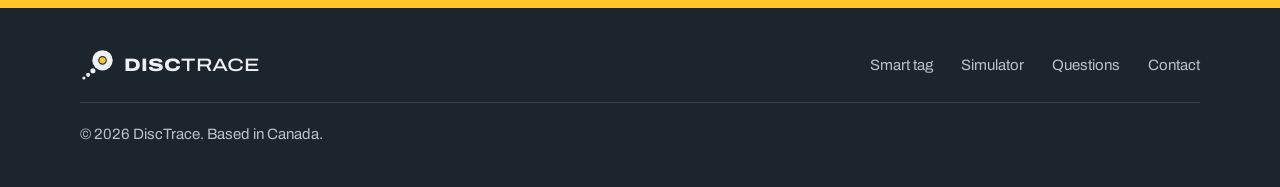
==== commit b8968dc2: "(X) smart-tag.html" ====
--- a/smart-tag.html
+++ b/smart-tag.html
@@ -39,7 +39,7 @@
       <div class="wrap hero-grid">
         <div class="hero-copy">
           <h1>One tag.<br>Any <span class="hl">disc.</span></h1>
-          <p class="lead">It attaches to the disc you already throw and measures every throw.</p>
+          <p class="lead">It measures every throw with the disc you already own. If you lose sight of your disc, the tag can play a sound to help you find it.</p>
           <a class="btn btn--lg" href="#buy">Buy the tag</a>
         </div>
         <div class="hero-art">
